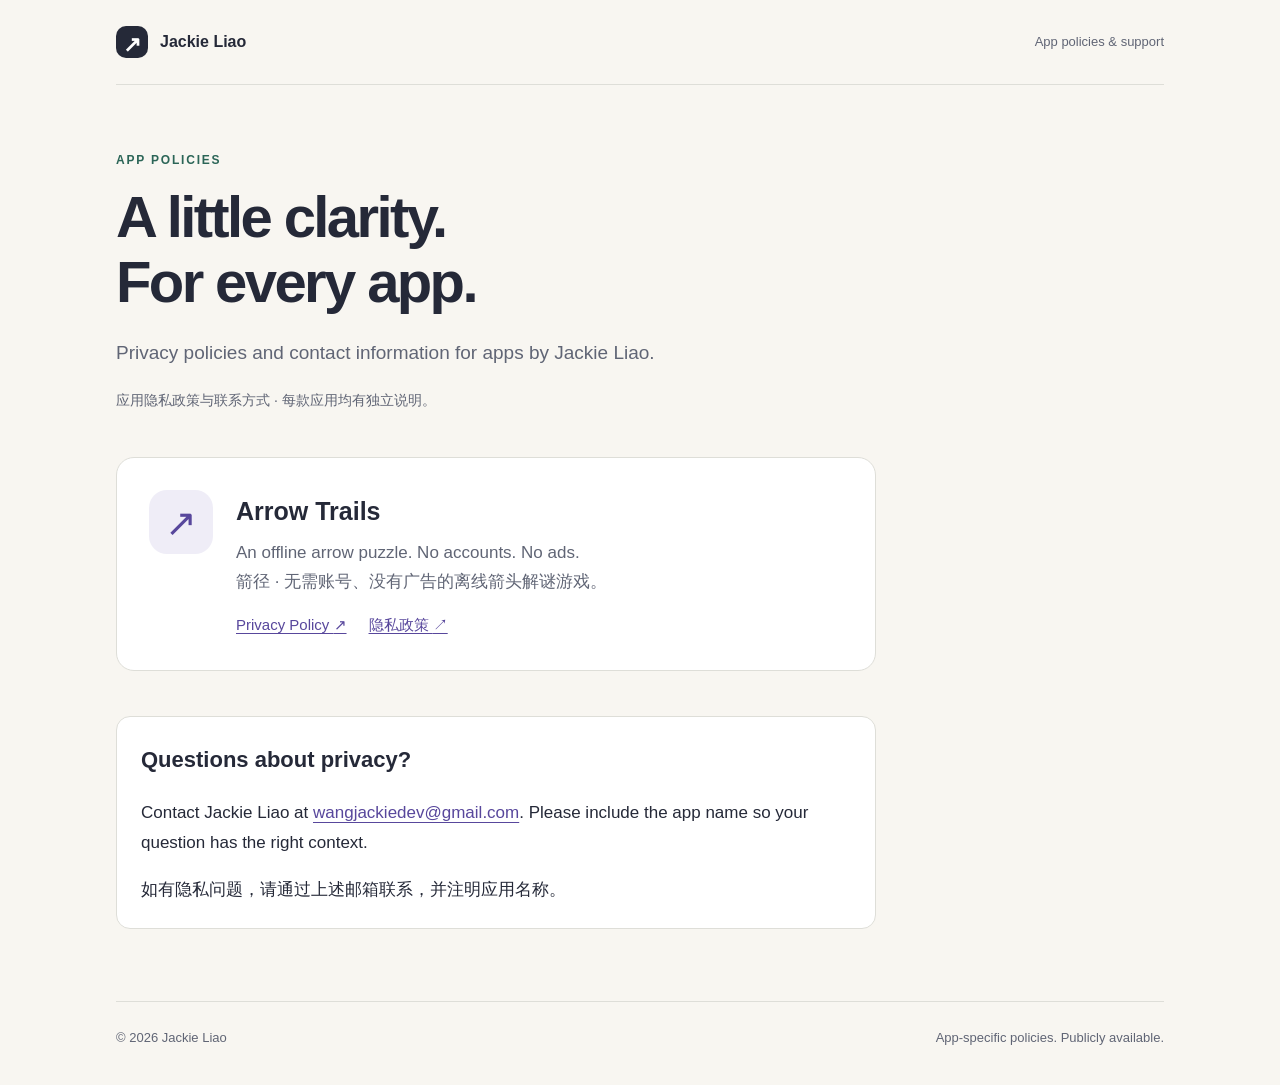
==== index.html @ 9ddb3473 "Publish bilingual Arrow Trails privacy policy and app directory" ====
<!doctype html>
<html lang="en">
<head>
  <meta charset="utf-8">
  <meta name="viewport" content="width=device-width, initial-scale=1">
  <meta name="referrer" content="no-referrer">
  <title>App Policies · Jackie Liao</title>
  <meta name="description" content="Privacy policies and contact information for apps by Jackie Liao, including Arrow Trails.">
  <meta property="og:title" content="App Policies · Jackie Liao">
  <meta property="og:description" content="Privacy policies and support contacts, all in one place.">
  <meta property="og:type" content="website">
  <meta property="og:url" content="https://jackiewang1208.github.io/app-policies/">
  <meta name="twitter:card" content="summary">
  <link rel="canonical" href="https://jackiewang1208.github.io/app-policies/">
  <link rel="stylesheet" href="styles.css">
</head>
<body>
  <a class="skip" href="#main">Skip to content</a>
  <div class="wrap">
    <header class="site-header">
      <a class="brand" href="./"><span class="brand-mark" aria-hidden="true">↗</span> Jackie Liao</a>
      <span class="header-note">App policies &amp; support</span>
    </header>
    <main id="main">
      <div class="hero">
        <p class="eyebrow">App policies</p>
        <h1>A little clarity.<br>For every app.</h1>
        <p class="lead">Privacy policies and contact information for apps by Jackie Liao.</p>
        <p class="meta" lang="zh-Hans">应用隐私政策与联系方式 · 每款应用均有独立说明。</p>
      </div>
      <article class="app-card">
        <div class="app-icon" aria-hidden="true">↗</div>
        <div>
          <h2>Arrow Trails</h2>
          <p>An offline arrow puzzle. No accounts. No ads.<br><span lang="zh-Hans">箭径 · 无需账号、没有广告的离线箭头解谜游戏。</span></p>
          <nav class="card-links" aria-label="Arrow Trails privacy policy">
            <a href="arrow-trails/privacy/">Privacy Policy <span aria-hidden="true">↗</span></a>
            <a href="arrow-trails/privacy/zh/" lang="zh-Hans" hreflang="zh-Hans">隐私政策 <span aria-hidden="true">↗</span></a>
          </nav>
        </div>
      </article>
      <section class="contact home-contact">
        <h2>Questions about privacy?</h2>
        <p>Contact Jackie Liao at <a href="mailto:wangjackiedev@gmail.com">wangjackiedev@gmail.com</a>. Please include the app name so your question has the right context.</p>
        <p lang="zh-Hans">如有隐私问题，请通过上述邮箱联系，并注明应用名称。</p>
      </section>
    </main>
    <footer class="site-footer"><span>© 2026 Jackie Liao</span><span>App-specific policies. Publicly available.</span></footer>
  </div>
</body>
</html>
---- styles.css ----
:root { color-scheme: light; --paper: #f8f6f1; --ink: #252938; --muted: #606575; --line: #deded8; --accent: #58479c; --tint: #efedf7; --green: #2b6557; }
* { box-sizing: border-box; }
html { scroll-padding-top: 2rem; }
body { margin: 0; background: var(--paper); color: var(--ink); font: 17px/1.75 -apple-system, BlinkMacSystemFont, "Segoe UI", "Noto Sans", "PingFang SC", "Microsoft YaHei", sans-serif; }
a { color: var(--accent); text-underline-offset: .22em; overflow-wrap: anywhere; }
a:hover { text-decoration-thickness: 2px; }
a:focus-visible { outline: 3px solid var(--accent); outline-offset: 5px; border-radius: 3px; }
.skip { position: absolute; left: 1rem; top: -100px; padding: .5rem 1rem; background: white; z-index: 5; }
.skip:focus { top: 1rem; }
.wrap { max-width: 1120px; margin: auto; padding: 0 36px; }
.site-header { display: flex; justify-content: space-between; align-items: center; gap: 20px; padding-top: 26px; padding-bottom: 26px; border-bottom: 1px solid var(--line); }
.brand { display: inline-flex; align-items: center; gap: 12px; color: var(--ink); text-decoration: none; font-size: 16px; font-weight: 650; }
.brand-mark { width: 32px; height: 32px; display: grid; place-items: center; background: var(--ink); color: white; border-radius: 10px; font-size: 22px; }
.header-note { color: var(--muted); font-size: 13px; }
.hero { padding: 65px 0 36px; max-width: 850px; }
.eyebrow { margin: 0 0 14px; color: var(--green); text-transform: uppercase; letter-spacing: .15em; font-size: 12px; font-weight: 750; }
h1 { font-size: clamp(36px, 5vw, 58px); letter-spacing: -.045em; line-height: 1.12; font-weight: 680; margin: 0 0 22px; }
.lead { font-size: 19px; line-height: 1.65; color: var(--muted); max-width: 650px; margin: 0; }
.meta { color: var(--muted); font-size: 14px; margin: 20px 0 0; }
.languages { display: inline-flex; gap: 6px; margin-top: 23px; padding: 5px; border: 1px solid var(--line); border-radius: 10px; background: #fff; }
.languages a, .languages span { padding: 5px 14px; font-size: 14px; border-radius: 6px; text-decoration: none; }
.languages [aria-current] { color: white; background: var(--accent); }
.summary { padding: 25px 28px; background: var(--tint); border: 1px solid #e0daef; border-radius: 16px; margin: 0 0 42px; }
.summary h2 { font-size: 18px; margin: 0 0 8px; }
.summary p { margin: 0; }
.facts { display: flex; gap: 10px; flex-wrap: wrap; margin-top: 18px; }
.fact { background: #fff; border-radius: 6px; padding: 4px 10px; color: var(--green); font-size: 12px; font-weight: 700; }
.policy-layout { display: grid; grid-template-columns: 220px minmax(0, 1fr); gap: 58px; align-items: start; padding-bottom: 64px; }
.toc { position: sticky; top: 30px; font-size: 14px; border-top: 2px solid var(--ink); padding-top: 15px; }
.toc h2 { font-size: 12px; text-transform: uppercase; letter-spacing: .12em; margin: 0 0 12px; }
.toc ol { list-style: none; padding: 0; margin: 0; }
.toc a { display: block; color: var(--muted); text-decoration: none; padding: 6px 0; }
.toc a:hover { color: var(--accent); text-decoration: underline; }
.policy section { border-bottom: 1px solid var(--line); padding-bottom: 26px; margin-bottom: 28px; }
.policy h2 { font-size: 23px; letter-spacing: -.02em; margin: 0 0 13px; line-height: 1.4; }
.policy p { margin: 12px 0; }
.policy ul { padding-left: 23px; }
.policy li { margin-bottom: 8px; }
.contact { background: white; border: 1px solid var(--line); border-radius: 14px; padding: 24px; }
.contact h2 { margin-top: 0; font-size: 22px; }
.contact p:last-child { margin-bottom: 0; }
.site-footer { border-top: 1px solid var(--line); padding: 25px 0 35px; display: flex; justify-content: space-between; gap: 16px; font-size: 13px; color: var(--muted); flex-wrap: wrap; }
.app-card { display: flex; align-items: flex-start; gap: 23px; padding: 32px; margin: 8px 0 45px; max-width: 760px; background: white; border: 1px solid var(--line); border-radius: 18px; }
.app-icon { flex-shrink: 0; width: 64px; height: 64px; display: grid; place-items: center; background: var(--tint); color: var(--accent); font-size: 38px; border-radius: 18px; }
.app-card h2 { margin: 0 0 4px; font-size: 25px; }
.app-card p { color: var(--muted); margin: 0 0 15px; }
.card-links { display: flex; gap: 22px; flex-wrap: wrap; font-size: 15px; }
.home-contact { margin-bottom: 72px; max-width: 760px; }
@media (max-width: 760px) {
  .wrap { padding-left: 22px; padding-right: 22px; }
  .hero { padding-top: 42px; }
  .policy-layout { grid-template-columns: 1fr; gap: 32px; }
  .toc { position: static; }
  .toc ol { columns: 2; column-gap: 20px; }
  .toc li { break-inside: avoid; }
  .summary { padding: 22px; margin-bottom: 30px; }
  .header-note { display: none; }
  .app-card { padding: 24px; gap: 17px; }
  .app-icon { width: 48px; height: 48px; font-size: 28px; border-radius: 13px; }
}
@media (max-width: 380px) { .toc ol { columns: 1; } .app-card { display: block; } .app-icon { margin-bottom: 15px; } }
@media print {
  body { background: white; font-size: 11pt; }
  .wrap { padding: 0; }
  .site-header, .toc, .languages, .skip { display: none; }
  .hero { padding-top: 0; }
  h1 { font-size: 30pt; }
  .policy-layout { display: block; }
  .summary, .contact { background: white; }
  .policy section { break-inside: avoid; }
}
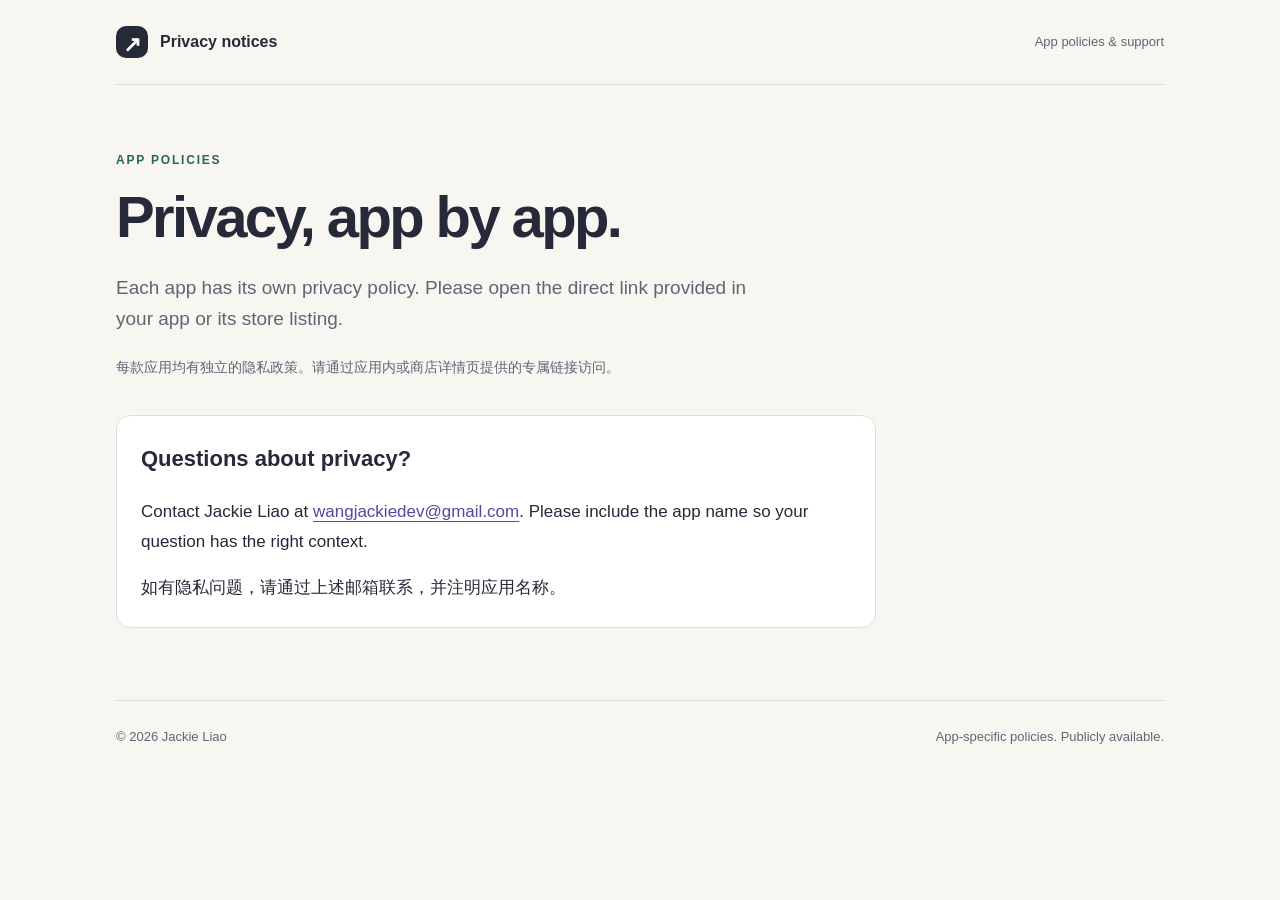
==== commit 8b1a9819: "Keep app policies standalone without shared directory navigation" ====
--- a/index.html
+++ b/index.html
@@ -5,9 +5,9 @@
   <meta name="viewport" content="width=device-width, initial-scale=1">
   <meta name="referrer" content="no-referrer">
   <title>App Policies · Jackie Liao</title>
-  <meta name="description" content="Privacy policies and contact information for apps by Jackie Liao, including Arrow Trails.">
+  <meta name="description" content="Independent app privacy notices. Please open the policy link provided by your app or its store listing.">
   <meta property="og:title" content="App Policies · Jackie Liao">
-  <meta property="og:description" content="Privacy policies and support contacts, all in one place.">
+  <meta property="og:description" content="Please use the privacy policy link provided by your app or its store listing.">
   <meta property="og:type" content="website">
   <meta property="og:url" content="https://jackiewang1208.github.io/app-policies/">
   <meta name="twitter:card" content="summary">
@@ -18,27 +18,16 @@
   <a class="skip" href="#main">Skip to content</a>
   <div class="wrap">
     <header class="site-header">
-      <a class="brand" href="./"><span class="brand-mark" aria-hidden="true">↗</span> Jackie Liao</a>
+      <span class="brand"><span class="brand-mark" aria-hidden="true">↗</span> Privacy notices</span>
       <span class="header-note">App policies &amp; support</span>
     </header>
     <main id="main">
       <div class="hero">
         <p class="eyebrow">App policies</p>
-        <h1>A little clarity.<br>For every app.</h1>
-        <p class="lead">Privacy policies and contact information for apps by Jackie Liao.</p>
-        <p class="meta" lang="zh-Hans">应用隐私政策与联系方式 · 每款应用均有独立说明。</p>
+        <h1>Privacy, app by app.</h1>
+        <p class="lead">Each app has its own privacy policy. Please open the direct link provided in your app or its store listing.</p>
+        <p class="meta" lang="zh-Hans">每款应用均有独立的隐私政策。请通过应用内或商店详情页提供的专属链接访问。</p>
       </div>
-      <article class="app-card">
-        <div class="app-icon" aria-hidden="true">↗</div>
-        <div>
-          <h2>Arrow Trails</h2>
-          <p>An offline arrow puzzle. No accounts. No ads.<br><span lang="zh-Hans">箭径 · 无需账号、没有广告的离线箭头解谜游戏。</span></p>
-          <nav class="card-links" aria-label="Arrow Trails privacy policy">
-            <a href="arrow-trails/privacy/">Privacy Policy <span aria-hidden="true">↗</span></a>
-            <a href="arrow-trails/privacy/zh/" lang="zh-Hans" hreflang="zh-Hans">隐私政策 <span aria-hidden="true">↗</span></a>
-          </nav>
-        </div>
-      </article>
       <section class="contact home-contact">
         <h2>Questions about privacy?</h2>
         <p>Contact Jackie Liao at <a href="mailto:wangjackiedev@gmail.com">wangjackiedev@gmail.com</a>. Please include the app name so your question has the right context.</p>
